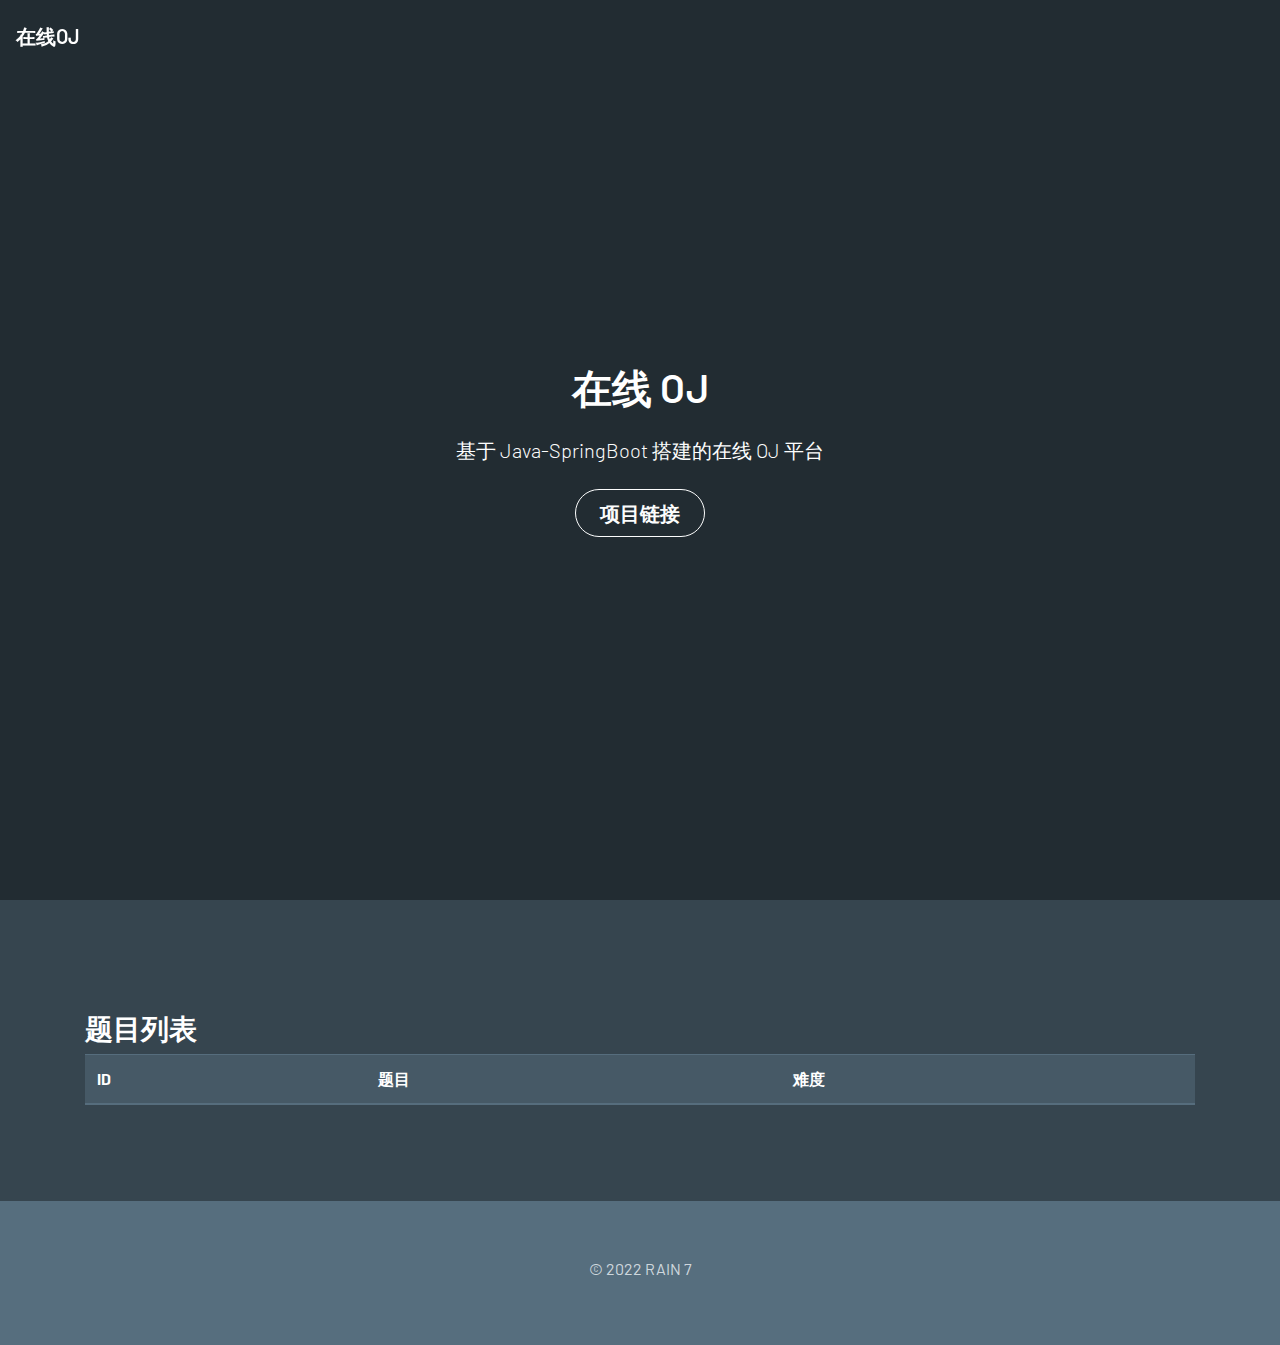
==== src/main/resources/static/index.html @ 7a7a817b "完成登陆（用户名+手机号验证码）+注册，以及页面的拦截等功能" ====
<!DOCTYPE html>
<html lang="en">
    <head>
        <meta charset="utf-8">
        <title>Java 在线 OJ 平台</title>
        <meta name="description" content="Charcoal is a free Bootstrap 4 UI kit build by @attacomsian at Wired Dots." />
        <meta name="viewport" content="width=device-width, initial-scale=1.0">
        <!--Bootstrap 4-->
        <link rel="stylesheet" href="css/bootstrap.min.css">
    </head>
    <body>

        <nav class="navbar navbar-expand-md navbar-dark fixed-top sticky-navigation">
            <a class="navbar-brand font-weight-bold" href="#">在线OJ</a>
            <button class="navbar-toggler" type="button" data-toggle="collapse" data-target="#topMenu" aria-controls="navbarSupportedContent" aria-expanded="false" aria-label="Toggle navigation">
                <span class="navbar-toggler-icon"></span>
            </button>

            <div class="collapse navbar-collapse" id="topMenu">
            </div>
        </nav>

        <!--hero section-->
        <section class="bg-hero">
            <div class="container">
                <div class="row vh-100">
                    <div class="col-sm-12 my-auto text-center">
                        <h1>在线 OJ</h1>
                        <p class="lead text-capitalize my-4">
                            基于 Java-SpringBoot 搭建的在线 OJ 平台
                        </p>
                        <a href="#" class="btn btn-outline-light btn-radius btn-lg">项目链接</a>
                    </div>
                </div>
            </div>
        </section>

        <!--components-->
        <section class="my-5 pt-5">
            <div class="container">

                <!-- Tables  -->
                <div class="row mb-5" id="tables">
                    <div class="col-sm-12">
                        <div class="mt-3 mb-5">
                            <h3>题目列表</h3>
                            <table class="table">
                                <thead class="thead-dark">
                                    <tr>
                                        <th>ID</th>
                                        <th>题目</th>
                                        <th>难度</th>
                                    </tr>
                                </thead>
                                <tbody id="problemTable">
                                  
                                    <!-- <tr>
                                        <td>1</td>
                                        <td><a href="/question/{{id}}">两数之和</a></td>
                                        <td>简单</td>
                                    </tr>
                                    -->


                            
                                </tbody>
                            </table>
                        </div>
                    </div>
                </div>
            </div>
        </section>

        <!--footer-->
        <section class="py-5 bg-dark">
            <div class="container">
                <div class="row">
                    <div class="col-md-6 offset-md-3 col-sm-8 offset-sm-2 col-xs-12 text-center">
                        <!-- <h3>Upgrade to Pro Version</h3>
                        <p class="pt-2">
                            We are working on <b>Charcoal Pro</b> which will be released soon. The pro version 
                            will have a lot more components, sections, icons, plugins and example pages. 
                            Join the waiting list to get notified when we release it (plus discount code).
                        </p>
                        <a class="btn btn-warning" href="https://wireddots.com/newsletter">Join Waiting List</a>
                        <hr class="my-5"/> -->
                        <p class="pt-2 text-muted">
                            &copy; 2022 RAIN 7
                        </p>
                    </div>
                </div>
            </div>
        </section>

        <script src="https://code.jquery.com/jquery-3.1.1.min.js"></script>
        <script src="https://cdnjs.cloudflare.com/ajax/libs/popper.js/1.12.3/umd/popper.min.js"></script>
        <script src="https://maxcdn.bootstrapcdn.com/bootstrap/4.0.0-beta.2/js/bootstrap.min.js"></script>
        <script src="js/app.js"></script>
        <script>
            // 在页面加载的时候，尝试从服务器获取题目列表，通过 ajax 的方式来进行获取

            function getProblems() {
                // 1. 通过 ajax 从服务器获取到题目列表
                $.ajax({
                    url:"oj/problems",
                    type:"GET",
                    success:function (data,status) {
                        makeProblemTable(data);
                    },
                    error:function () {
                        alert("服务器异常，获取题目信息失败!");
                    }
                })
            }

              function makeProblemTable(data){
                  // 通过这个函数把数据转换成HTML 片段
                  let problemTable = document.querySelector("#problemTable");
                    for(let problem of data ){

                        let tr = document.createElement("tr");
                        let tdId = document.createElement("td");
                        tdId.innerHTML = problem.id;
                        tr.appendChild(tdId);
                        let tdTitle = document.createElement("td");
                        let a = document.createElement("a");
                        a.innerHTML = problem.title;

                        //TODO 
                        a.href = "problemDetail.html?id="+problem.id;
                        a.target = "_blank";


                        tdTitle.appendChild(a);
                        tr.appendChild(tdTitle);

                        let tdLevel = document.createElement("td");
                         tdLevel.innerHTML = problem.level;
                         tr.appendChild(tdLevel);

                         problemTable.appendChild(tr);
                    }


            }

            getProblems();

        </script>
    </body>
</html>
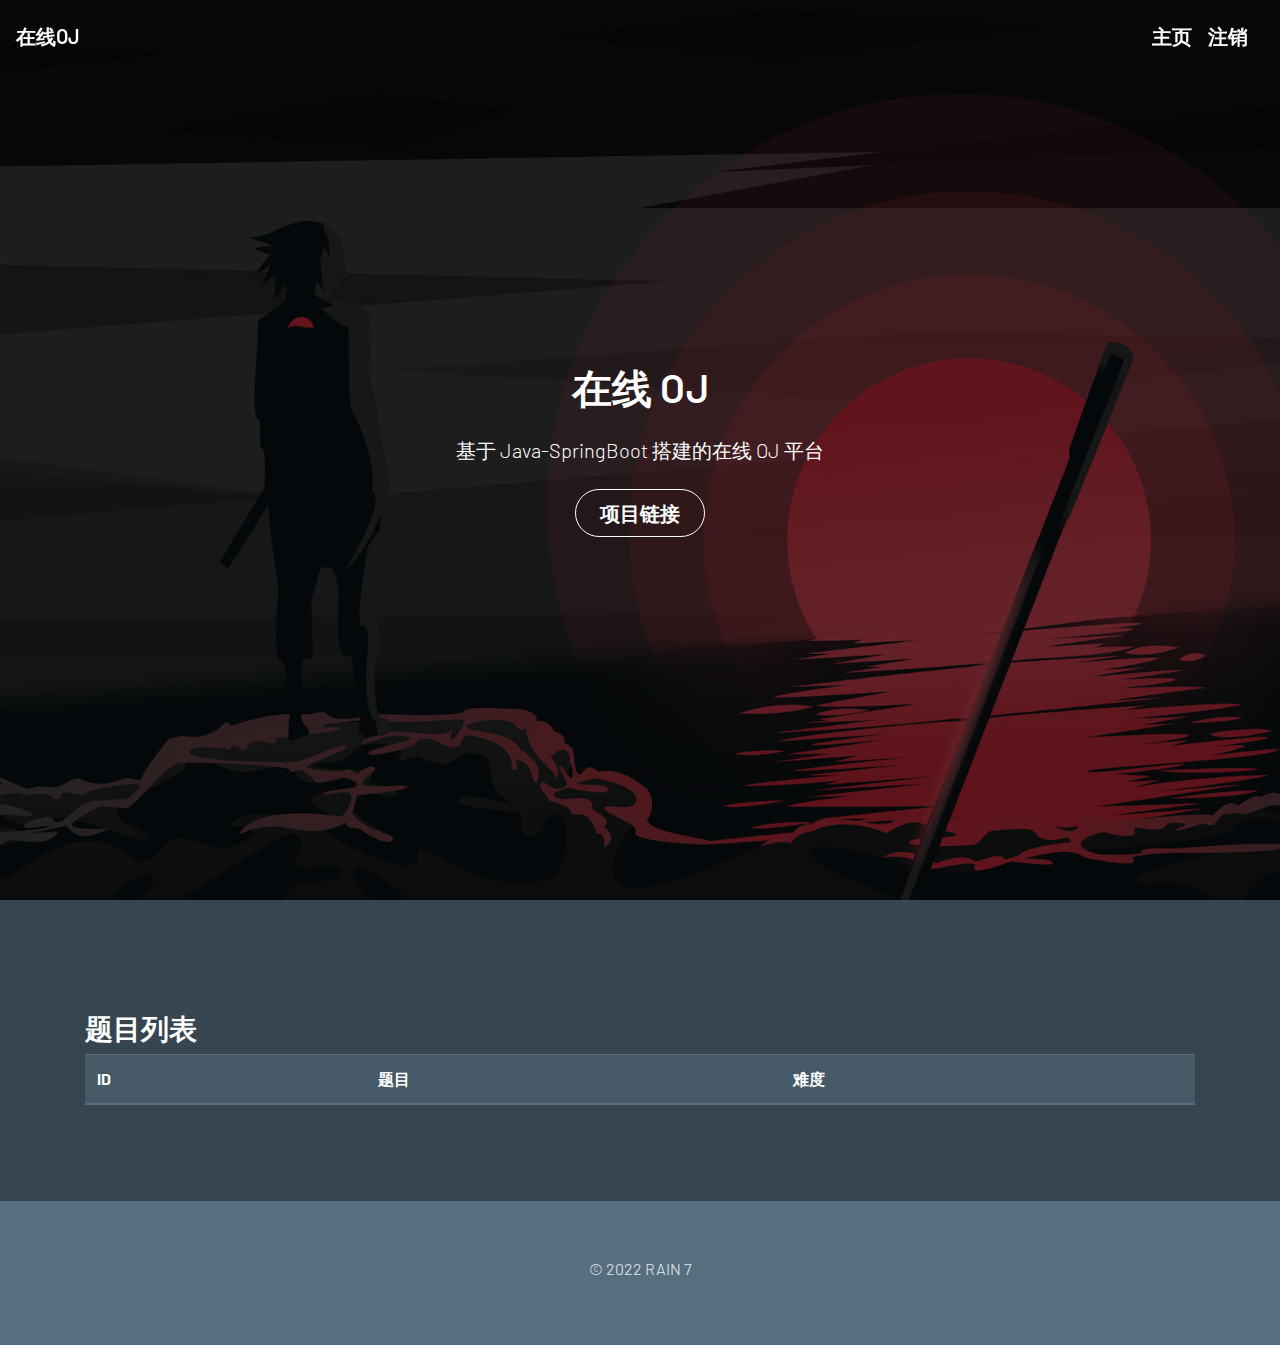
==== commit 0c8a2251: "完善项目2022-8-20" ====
--- a/src/main/resources/static/index.html
+++ b/src/main/resources/static/index.html
@@ -10,14 +10,19 @@
     </head>
     <body>
 
-        <nav class="navbar navbar-expand-md navbar-dark fixed-top sticky-navigation">
+        <nav class="navbar navbar-expand-md navbar-dark fixed-top sticky-navigation" id="nav">
             <a class="navbar-brand font-weight-bold" href="#">在线OJ</a>
-            <button class="navbar-toggler" type="button" data-toggle="collapse" data-target="#topMenu" aria-controls="navbarSupportedContent" aria-expanded="false" aria-label="Toggle navigation">
-                <span class="navbar-toggler-icon"></span>
-            </button>
+
+<!--            <button class="navbar-toggler" type="button" data-toggle="collapse" data-target="#topMenu" aria-controls="navbarSupportedContent" aria-expanded="false" aria-label="Toggle navigation">-->
+<!--                <span class="navbar-toggler-icon"></span>-->
+<!--            </button>-->
 
             <div class="collapse navbar-collapse" id="topMenu">
-            </div>
+
+            </div>
+
+            <a class="navbar-brand font-weight-bold" href="index.html">主页</a>
+            <a class="navbar-brand font-weight-bold" href="javascript:void(0);"  onclick=logout()>注销</a>
         </nav>
 
         <!--hero section-->
@@ -29,7 +34,7 @@
                         <p class="lead text-capitalize my-4">
                             基于 Java-SpringBoot 搭建的在线 OJ 平台
                         </p>
-                        <a href="#" class="btn btn-outline-light btn-radius btn-lg">项目链接</a>
+                        <a href="https://gitee.com/chenruiqi21/OJ_Project" target="_blank" class="btn btn-outline-light btn-radius btn-lg">项目链接</a>
                     </div>
                 </div>
             </div>
@@ -99,6 +104,33 @@
         <script>
             // 在页面加载的时候，尝试从服务器获取题目列表，通过 ajax 的方式来进行获取
 
+            getUserManageMdel();
+            function getUserManageMdel() {
+                // 满足一定的条件要把a标签给加上
+               $.ajax({
+                   url:"user/isload",
+                   type:"POST",
+                   success:function (data,status) {
+                      if(data.state===6050){// 当前用户是管理员用户
+                          let a1 =document.createElement("a");
+                          a1.href="userManage.html";
+                          a1.innerHTML="用户信息管理模块";
+                          a1.className ="navbar-brand font-weight-bold";
+
+                          let a2 =document.createElement("a");
+                          a2.href="problemManage.html";
+                          a2.innerHTML="题目信息管理模块";
+                          a2.className ="navbar-brand font-weight-bold";
+
+                          let nav = document.querySelector("#nav");
+                          nav.appendChild(a1);
+                          nav.appendChild(a2);
+                      }
+                      // 如果不是的话，那么是普通用户，就什么都不做
+                   }
+               })
+            }
+
             function getProblems() {
                 // 1. 通过 ajax 从服务器获取到题目列表
                 $.ajax({
@@ -120,10 +152,14 @@
 
                         let tr = document.createElement("tr");
                         let tdId = document.createElement("td");
+
                         tdId.innerHTML = problem.id;
                         tr.appendChild(tdId);
+
                         let tdTitle = document.createElement("td");
+
                         let a = document.createElement("a");
+
                         a.innerHTML = problem.title;
 
                         //TODO 
@@ -146,6 +182,19 @@
 
             getProblems();
 
+            function logout() {
+                $.ajax({
+                    url:"oj/logout",
+                    type:"POST",
+                    success:function (data,status) {
+                        alert(data.message);
+                        if(data.state===5002){
+                            location.href="login.html";
+                        }
+                    }
+                })
+            }
+
         </script>
     </body>
 </html>
